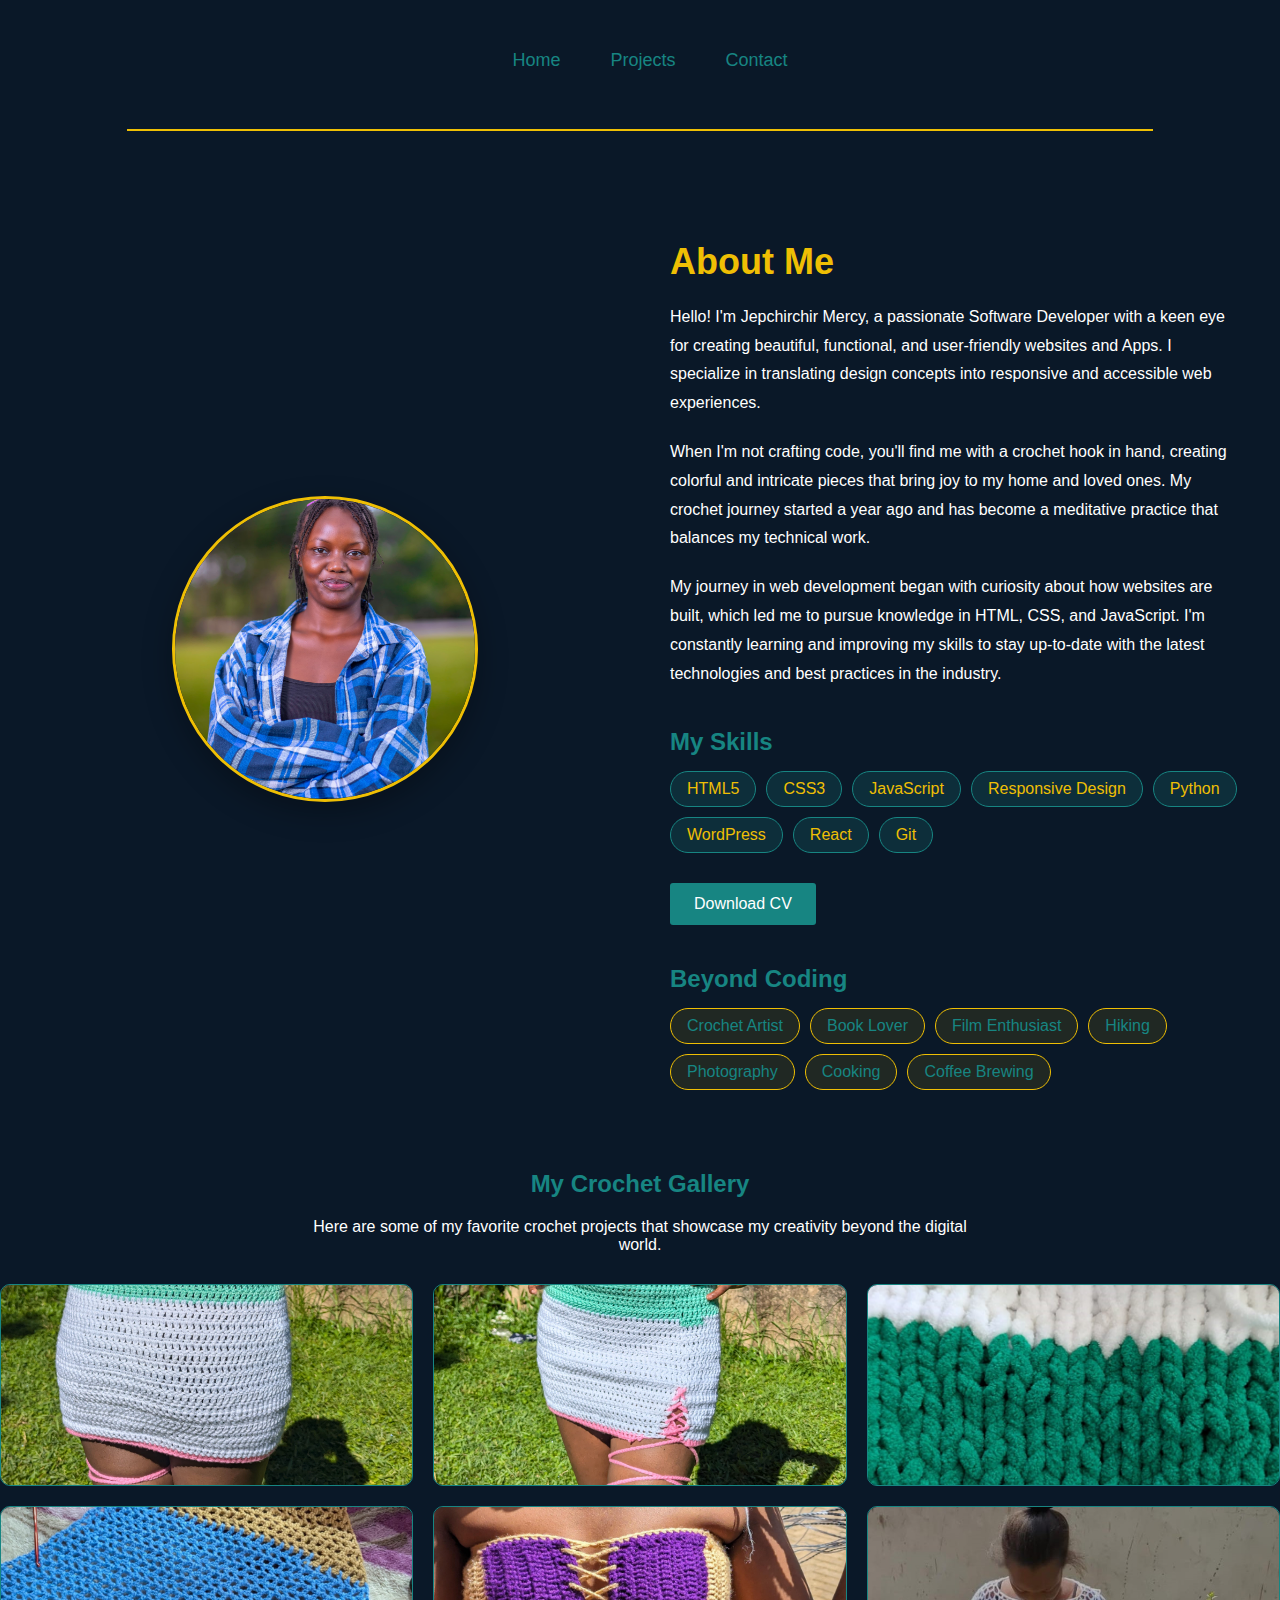
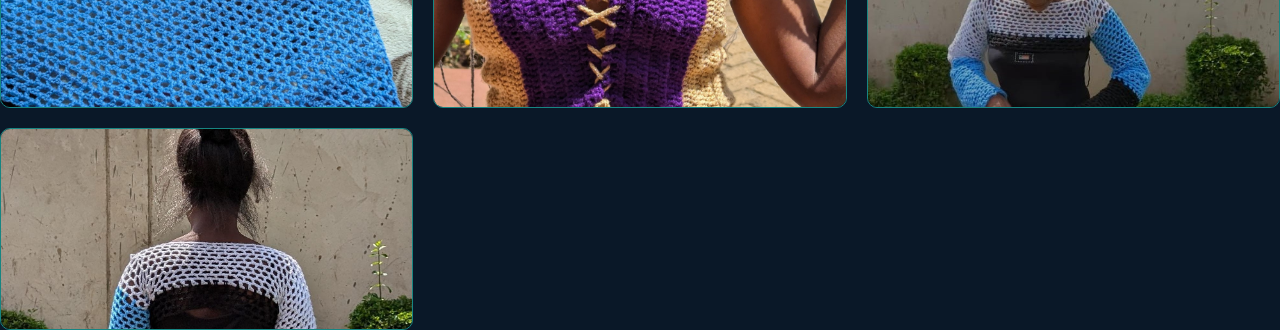
==== about/about.html @ b73e7724 "initial commit" ====
<!DOCTYPE html>
<html lang="en">
<head>
    <meta charset="UTF-8">
    <meta name="viewport" content="width=device-width, initial-scale=1.0">
    <title>MELLY</title>
    <link rel="stylesheet" href="/shared.css">
    <link rel="stylesheet" href="about.css">
    <link rel="shortcut icon" class="icon" href="/images/favicon-16x16.png">

</head>
<body>
    <header class="mainHeader">

        <nav class="mainNav">
            <ul class="navItems">
                <li class="navItem"><a href="/index.html">Home</a></li>
                <li class="navItem"><a href="/project/projects.html">Projects</a></li>
                <li class="navItem"><a href="/contact/contact.html">Contact</a></li>
            </ul>
        </nav>
    </header>

    <div class="line">
        <hr color="#EFBF04" size="2px" width="80%">
    </div>

    <main>
        <div class="about-container">
            <div class="about-image">
                <img src="/images/MYPIC.jpg" alt="Jepchirchir Mercy" class="profile-image">
            </div>
            <div class="about-content">
                <h2>About Me</h2>
                <p>Hello! I'm Jepchirchir Mercy, a passionate Software Developer with a keen eye for creating beautiful, functional, and user-friendly websites and Apps. I specialize in translating design concepts into responsive and accessible web experiences.</p>
                <p>When I'm not crafting code, you'll find me with a crochet hook in hand, creating colorful and intricate pieces that bring joy to my home and loved ones. My crochet journey started a year ago and has become a meditative practice that balances my technical work.</p>
                <p>My journey in web development began with curiosity about how websites are built, which led me to pursue knowledge in HTML, CSS, and JavaScript. I'm constantly learning and improving my skills to stay up-to-date with the latest technologies and best practices in the industry.</p>
                
                <div class="skills-section">
                    <h3>My Skills</h3>
                    <div class="skills-list">
                        <span class="skill-tag">HTML5</span>
                        <span class="skill-tag">CSS3</span>
                        <span class="skill-tag">JavaScript</span>
                        <span class="skill-tag">Responsive Design</span>
                        <span class="skill-tag">Python</span>
                        <span class="skill-tag">WordPress</span>
                        <span class="skill-tag">React</span>
                        <span class="skill-tag">Git</span>
                    </div>
                </div>
                
                <a href="/images/MERCY JEPCHIRCHIR-CV.pdf" download class="resume-button">Download CV</a>

                <div class="hobbies-section">
                    <h3>Beyond Coding</h3>
                    <div class="hobbies-list">
                        <span class="hobby-tag">Crochet Artist</span>
                        <span class="hobby-tag">Book Lover</span>
                        <span class="hobby-tag">Film Enthusiast</span>
                        <span class="hobby-tag">Hiking</span>
                        <span class="hobby-tag">Photography</span>
                        <span class="hobby-tag">Cooking</span>
                        <span class="hobby-tag">Coffee Brewing</span>
                    </div>
                </div>
            </div>
        </div>

        <div class="crochet-gallery">
            <h3>My Crochet Gallery</h3>
            <p class="paragraph">Here are some of my favorite crochet projects that showcase my creativity beyond the digital world.</p>
            <div class="gallery-container">
                <div class="gallery-item">
                    <img src="/images/skirt.jpg" alt="the back of a crochet green white skirt">
                </div>
                <div class="gallery-item">
                    <img src="/images/skirtfront.jpg" alt="the front of a crochet green white skirt">
                </div>
                <div class="gallery-item">
                    <img src="/images/blanket.jpg" alt="a knittted blanket">
                </div>
                <div class="gallery-item">
                    <img src="/images/hammock.jpg" alt="a hammock">
                </div>
                <div class="gallery-item">
                    <img src="/images/top.jpg" alt="a top">
                </div>
                <div class="gallery-item">
                    <img src="/images/shrug.jpg" alt="a shrug">
                </div>
                <div class="gallery-item">
                    <img src="/images/shrugback.jpg" alt="a shrug">
                </div>
            </div>
        </div>
    </main>
</body>
</html>
---- shared.css ----
body{
    box-sizing: border-box;
    background-color: #0A1828;
    margin: 0;
    padding: 0;
    font-family: sans-serif;
}

.mainNav{
    display: flex;
    justify-content: flex-end; 
    padding: 40px;
}

.navItems{
    display: flex;
    gap: 20px; 
    margin: 0px;
    padding-right:20px;
}

nav li{
    list-style: none;
    font-size: 18px;
    padding: 10px 15px; 
}

nav li a {
    text-decoration: none;
    color: #178582;
    transition: 0.1s;
}

nav li a:hover {
    border-radius: 3px ;  
    border: solid 2px #EFBF04;
}
---- about/about.css ----
.mainNav {
    display: flex;
    justify-content: center; 
    padding: 40px;
}

.about-container {
    display: flex;
    max-width: 1200px;
    margin: 80px auto;
    padding: 0 20px;
    gap: 60px;
    align-items: center;
}

.about-image {
    flex: 1;
    text-align: center;
}

.profile-image {
    width: 300px;
    height: 300px;
    object-fit: cover;
    border-radius: 50%;
    border: 3px solid #EFBF04;
    box-shadow: 0 10px 30px rgba(0, 0, 0, 0.3);
}

.about-content {
    flex: 1;
    color: #ffffff;
}

.about-content h2 {
    color: #EFBF04;
    font-size: 36px;
    margin-bottom: 20px;
}

.about-content p {
    margin-bottom: 20px;
    line-height: 1.8;
}

.skills-section, .hobbies-section {
    margin-top: 40px;
}

.skills-section h3, .hobbies-section h3 {
    color: #178582;
    font-size: 24px;
    margin-bottom: 15px;
}

.skills-list, .hobbies-list {
    display: flex;
    flex-wrap: wrap;
    gap: 10px;
}

.skill-tag, .hobby-tag {
    background-color: #17858233;
    color: #EFBF04;
    padding: 8px 16px;
    border-radius: 20px;
    border: 1px solid #178582;
}

.hobby-tag {
    background-color: rgba(239, 191, 4, 0.1);
    border: 1px solid #EFBF04;
    color: #178582;
}

.resume-button {
    display: inline-block;
    background-color: #178582;
    color: #ffffff;
    padding: 12px 24px;
    margin-top: 30px;
    text-decoration: none;
    border-radius: 3px;
    transition: all 0.3s ease;
}

.resume-button:hover {
    background-color: #EFBF04;
    color: #0A1828;
    transform: translateY(-3px);
    box-shadow: 0 5px 15px rgba(239, 191, 4, 0.3);
}

.crochet-gallery {
    margin-top: 60px;
}

.crochet-gallery h3 {
    color: #178582;
    font-size: 24px;
    margin-bottom: 20px;
    text-align: center;
}

.paragraph{
    text-align: center;
    color: #ffffff; 
    max-width: 700px; 
    margin: 0 auto 20px;
}

.gallery-container {
    display: grid;
    grid-template-columns: repeat(3, 1fr);
    gap: 20px;
    margin-top: 30px;
}

.gallery-item {
    height: 200px;
    background-color: rgba(23, 133, 130, 0.1);
    border-radius: 10px;
    overflow: hidden;
    border: 1px solid #178582;
    transition: all 0.3s ease;
}

.gallery-item:hover {
    transform: scale(1.03);
    box-shadow: 0 5px 15px rgba(23, 133, 130, 0.3);
}

.gallery-item img {
    width: 100%;
    height: 100%;
    object-fit: cover;
}

/* small phone */
@media (max-width: 768px) {
    .about-container {
        flex-direction: column;
        margin: 40px auto;
    }
    
    .profile-image {
        width: 200px;
        height: 200px;
        margin-bottom: 30px;
    }
    
    .gallery-container {
        grid-template-columns: repeat(2, 1fr);
    }
}

@media (max-width: 480px) {
    .gallery-container {
        grid-template-columns: 1fr;
    }
}
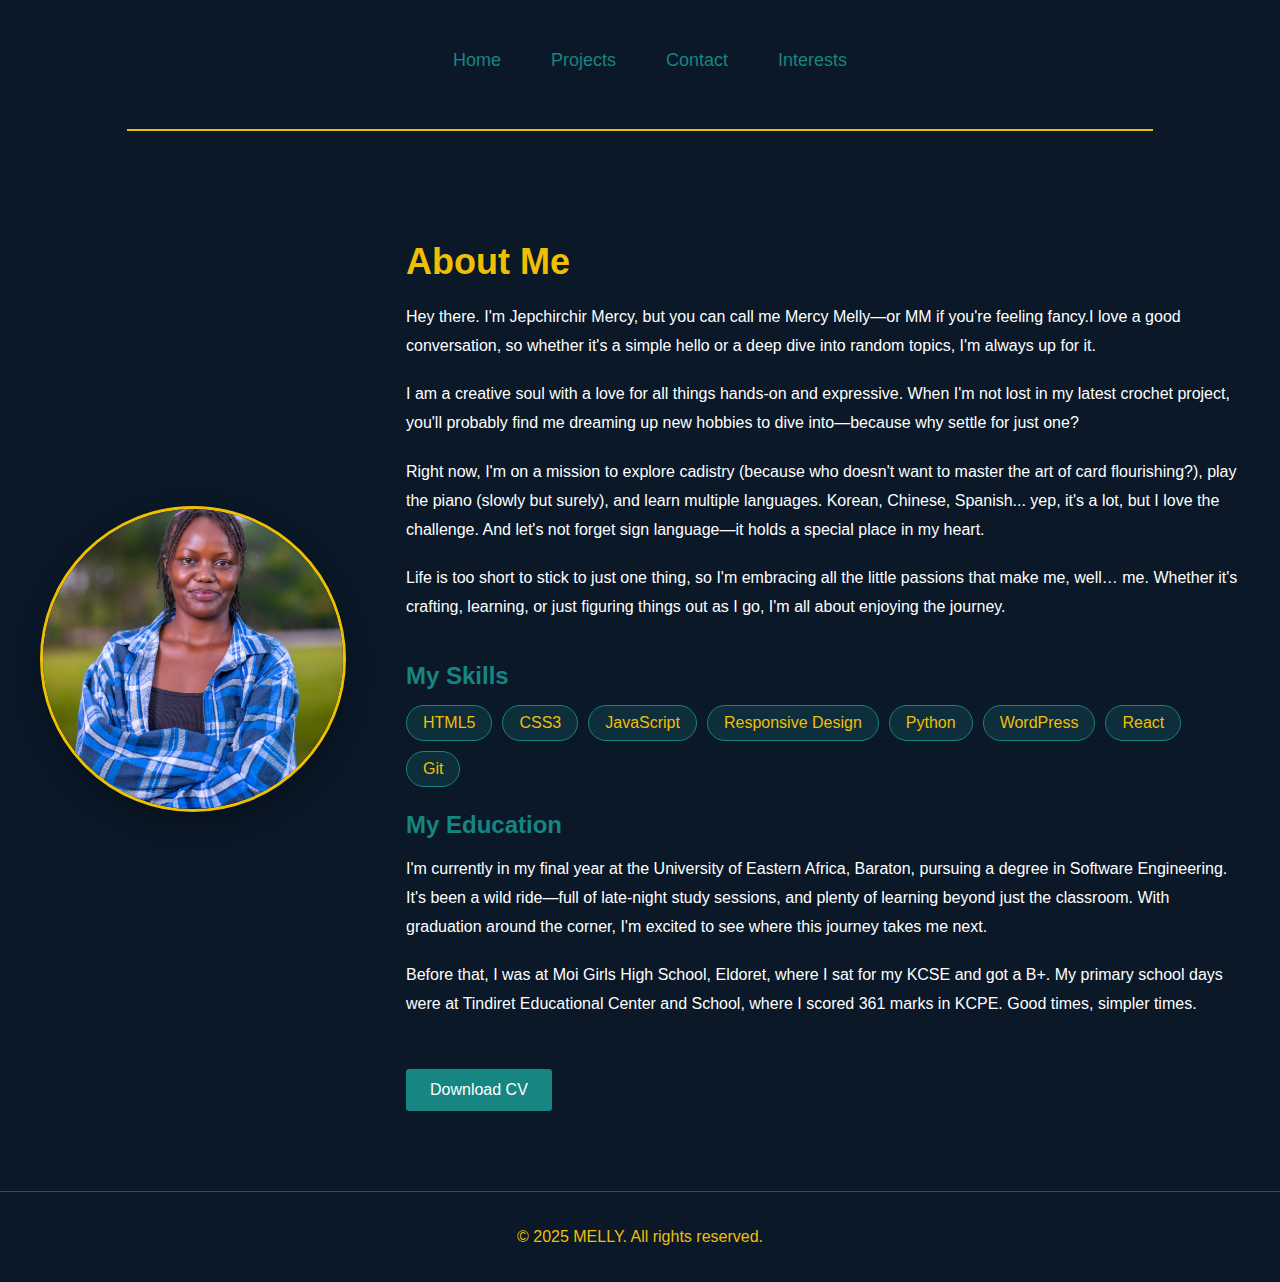
==== commit 53d8761b: "adding a footer and interests page" ====
--- a/about/about.html
+++ b/about/about.html
@@ -17,6 +17,7 @@
                 <li class="navItem"><a href="/index.html">Home</a></li>
                 <li class="navItem"><a href="/project/projects.html">Projects</a></li>
                 <li class="navItem"><a href="/contact/contact.html">Contact</a></li>
+                <li class="navItem"><a href="/interests/interest.html">Interests</a></li>
             </ul>
         </nav>
     </header>
@@ -32,10 +33,11 @@
             </div>
             <div class="about-content">
                 <h2>About Me</h2>
-                <p>Hello! I'm Jepchirchir Mercy, a passionate Software Developer with a keen eye for creating beautiful, functional, and user-friendly websites and Apps. I specialize in translating design concepts into responsive and accessible web experiences.</p>
-                <p>When I'm not crafting code, you'll find me with a crochet hook in hand, creating colorful and intricate pieces that bring joy to my home and loved ones. My crochet journey started a year ago and has become a meditative practice that balances my technical work.</p>
-                <p>My journey in web development began with curiosity about how websites are built, which led me to pursue knowledge in HTML, CSS, and JavaScript. I'm constantly learning and improving my skills to stay up-to-date with the latest technologies and best practices in the industry.</p>
-                
+                <p>Hey there. I'm Jepchirchir Mercy, but you can call me Mercy Melly—or MM if you're feeling fancy.I love a good conversation, so whether it's a simple hello or a deep dive into random topics, I'm always up for it.</p>
+                <p> I am a creative soul with a love for all things hands-on and expressive. When I'm not lost in my latest crochet project, you'll probably find me dreaming up new hobbies to dive into—because why settle for just one?</p>
+                <p>Right now, I'm on a mission to explore cadistry (because who doesn't want to master the art of card flourishing?), play the piano (slowly but surely), and learn multiple languages. Korean, Chinese, Spanish... yep, it's a lot, but I love the challenge. And let's not forget sign language—it holds a special place in my heart.</p>
+                <p>Life is too short to stick to just one thing, so I'm embracing all the little passions that make me, well… me. Whether it's crafting, learning, or just figuring things out as I go, I'm all about enjoying the journey. </p>
+
                 <div class="skills-section">
                     <h3>My Skills</h3>
                     <div class="skills-list">
@@ -49,52 +51,21 @@
                         <span class="skill-tag">Git</span>
                     </div>
                 </div>
-                
+
+                <div class="edu-background">
+                    <h3>My Education</h3>
+                    <p>I'm currently in my final year at the University of Eastern Africa, Baraton, pursuing a degree in Software Engineering. It's been a wild ride—full of late-night study sessions, and plenty of learning beyond just the classroom. With graduation around the corner, I'm excited to see where this journey takes me next.</p>
+                    <p>Before that, I was at Moi Girls High School, Eldoret, where I sat for my KCSE and got a B+. My primary school days were at Tindiret Educational Center and School, where I scored 361 marks in KCPE. Good times, simpler times.</p>
+                    
+                </div>
                 <a href="/images/MERCY JEPCHIRCHIR-CV.pdf" download class="resume-button">Download CV</a>
-
-                <div class="hobbies-section">
-                    <h3>Beyond Coding</h3>
-                    <div class="hobbies-list">
-                        <span class="hobby-tag">Crochet Artist</span>
-                        <span class="hobby-tag">Book Lover</span>
-                        <span class="hobby-tag">Film Enthusiast</span>
-                        <span class="hobby-tag">Hiking</span>
-                        <span class="hobby-tag">Photography</span>
-                        <span class="hobby-tag">Cooking</span>
-                        <span class="hobby-tag">Coffee Brewing</span>
-                    </div>
-                </div>
-            </div>
-        </div>
-
-        <div class="crochet-gallery">
-            <h3>My Crochet Gallery</h3>
-            <p class="paragraph">Here are some of my favorite crochet projects that showcase my creativity beyond the digital world.</p>
-            <div class="gallery-container">
-                <div class="gallery-item">
-                    <img src="/images/skirt.jpg" alt="the back of a crochet green white skirt">
-                </div>
-                <div class="gallery-item">
-                    <img src="/images/skirtfront.jpg" alt="the front of a crochet green white skirt">
-                </div>
-                <div class="gallery-item">
-                    <img src="/images/blanket.jpg" alt="a knittted blanket">
-                </div>
-                <div class="gallery-item">
-                    <img src="/images/hammock.jpg" alt="a hammock">
-                </div>
-                <div class="gallery-item">
-                    <img src="/images/top.jpg" alt="a top">
-                </div>
-                <div class="gallery-item">
-                    <img src="/images/shrug.jpg" alt="a shrug">
-                </div>
-                <div class="gallery-item">
-                    <img src="/images/shrugback.jpg" alt="a shrug">
-                </div>
             </div>
         </div>
     </main>
+
+    <footer class="footer">
+        <p>&copy; 2025 MELLY. All rights reserved.</p>
+    </footer>
 </body>
 </html>
 
--- a/shared.css
+++ b/shared.css
@@ -9,7 +9,7 @@
 
 .mainNav{
     display: flex;
-    justify-content: flex-end; 
+    justify-content: center; 
     padding: 40px;
 }
 
@@ -36,3 +36,10 @@
     border-radius: 3px ;  
     border: solid 2px #EFBF04;
 }
+.footer {
+    text-align: center;
+    margin-top: 80px;
+    padding: 20px;
+    border-top: 1px solid rgba(239, 191, 4, 0.3);
+    color: #EFBF04;
+}--- a/about/about.css
+++ b/about/about.css
@@ -1,9 +1,3 @@
-.mainNav {
-    display: flex;
-    justify-content: center; 
-    padding: 40px;
-}
-
 .about-container {
     display: flex;
     max-width: 1200px;
@@ -28,7 +22,6 @@
 }
 
 .about-content {
-    flex: 1;
     color: #ffffff;
 }
 
@@ -43,23 +36,23 @@
     line-height: 1.8;
 }
 
-.skills-section, .hobbies-section {
+.skills-section {
     margin-top: 40px;
 }
 
-.skills-section h3, .hobbies-section h3 {
+.skills-section h3{
     color: #178582;
     font-size: 24px;
     margin-bottom: 15px;
 }
 
-.skills-list, .hobbies-list {
+.skills-list {
     display: flex;
     flex-wrap: wrap;
     gap: 10px;
 }
 
-.skill-tag, .hobby-tag {
+.skill-tag{
     background-color: #17858233;
     color: #EFBF04;
     padding: 8px 16px;
@@ -91,17 +84,6 @@
     box-shadow: 0 5px 15px rgba(239, 191, 4, 0.3);
 }
 
-.crochet-gallery {
-    margin-top: 60px;
-}
-
-.crochet-gallery h3 {
-    color: #178582;
-    font-size: 24px;
-    margin-bottom: 20px;
-    text-align: center;
-}
-
 .paragraph{
     text-align: center;
     color: #ffffff; 
@@ -109,32 +91,12 @@
     margin: 0 auto 20px;
 }
 
-.gallery-container {
-    display: grid;
-    grid-template-columns: repeat(3, 1fr);
-    gap: 20px;
-    margin-top: 30px;
+.edu-background h3{
+    color: #178582;
+    font-size: 24px;
+    margin-bottom: 15px;
 }
 
-.gallery-item {
-    height: 200px;
-    background-color: rgba(23, 133, 130, 0.1);
-    border-radius: 10px;
-    overflow: hidden;
-    border: 1px solid #178582;
-    transition: all 0.3s ease;
-}
-
-.gallery-item:hover {
-    transform: scale(1.03);
-    box-shadow: 0 5px 15px rgba(23, 133, 130, 0.3);
-}
-
-.gallery-item img {
-    width: 100%;
-    height: 100%;
-    object-fit: cover;
-}
 
 /* small phone */
 @media (max-width: 768px) {
@@ -149,13 +111,5 @@
         margin-bottom: 30px;
     }
     
-    .gallery-container {
-        grid-template-columns: repeat(2, 1fr);
-    }
 }
 
-@media (max-width: 480px) {
-    .gallery-container {
-        grid-template-columns: 1fr;
-    }
-}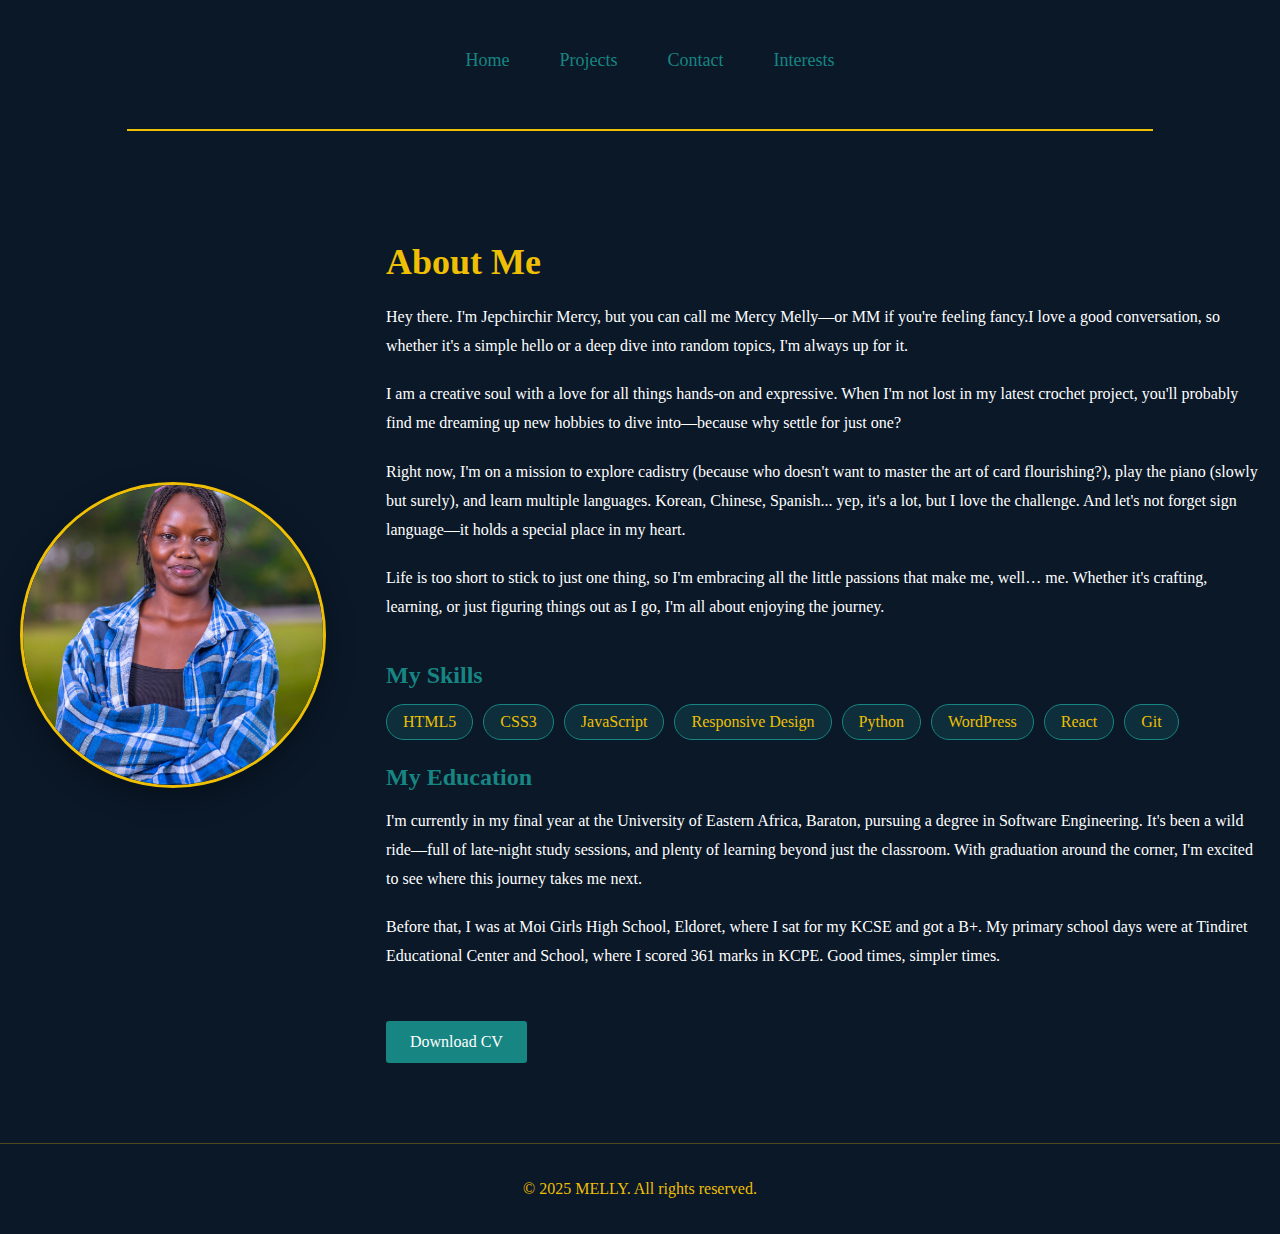
==== commit 929ce941: "CV" ====
--- a/about/about.html
+++ b/about/about.html
@@ -58,7 +58,7 @@
                     <p>Before that, I was at Moi Girls High School, Eldoret, where I sat for my KCSE and got a B+. My primary school days were at Tindiret Educational Center and School, where I scored 361 marks in KCPE. Good times, simpler times.</p>
                     
                 </div>
-                <a href="/images/MERCY JEPCHIRCHIR-CV.pdf" download class="resume-button">Download CV</a>
+                <a href="/images/MERCY JEPCHIRCHIR CV.pdf" download class="resume-button">Download CV</a>
             </div>
         </div>
     </main>
--- a/shared.css
+++ b/shared.css
@@ -4,7 +4,8 @@
     background-color: #0A1828;
     margin: 0;
     padding: 0;
-    font-family: sans-serif;
+    font-family: "montserrat","sans-serif";
+
 }
 
 .mainNav{
@@ -36,10 +37,17 @@
     border-radius: 3px ;  
     border: solid 2px #EFBF04;
 }
+
 .footer {
     text-align: center;
     margin-top: 80px;
     padding: 20px;
     border-top: 1px solid rgba(239, 191, 4, 0.3);
     color: #EFBF04;
-}+}
+@media (max-width: 700px){
+    *{
+        box-sizing: border-box;
+        padding: auto;
+    }
+}
--- a/about/about.css
+++ b/about/about.css
@@ -1,10 +1,14 @@
 .about-container {
     display: flex;
-    max-width: 1200px;
     margin: 80px auto;
     padding: 0 20px;
     gap: 60px;
     align-items: center;
+}
+@media (max-width: 1024px){
+    .about-container {
+        flex-direction: column;
+    }
 }
 
 .about-image {
@@ -98,18 +102,3 @@
 }
 
 
-/* small phone */
-@media (max-width: 768px) {
-    .about-container {
-        flex-direction: column;
-        margin: 40px auto;
-    }
-    
-    .profile-image {
-        width: 200px;
-        height: 200px;
-        margin-bottom: 30px;
-    }
-    
-}
-
